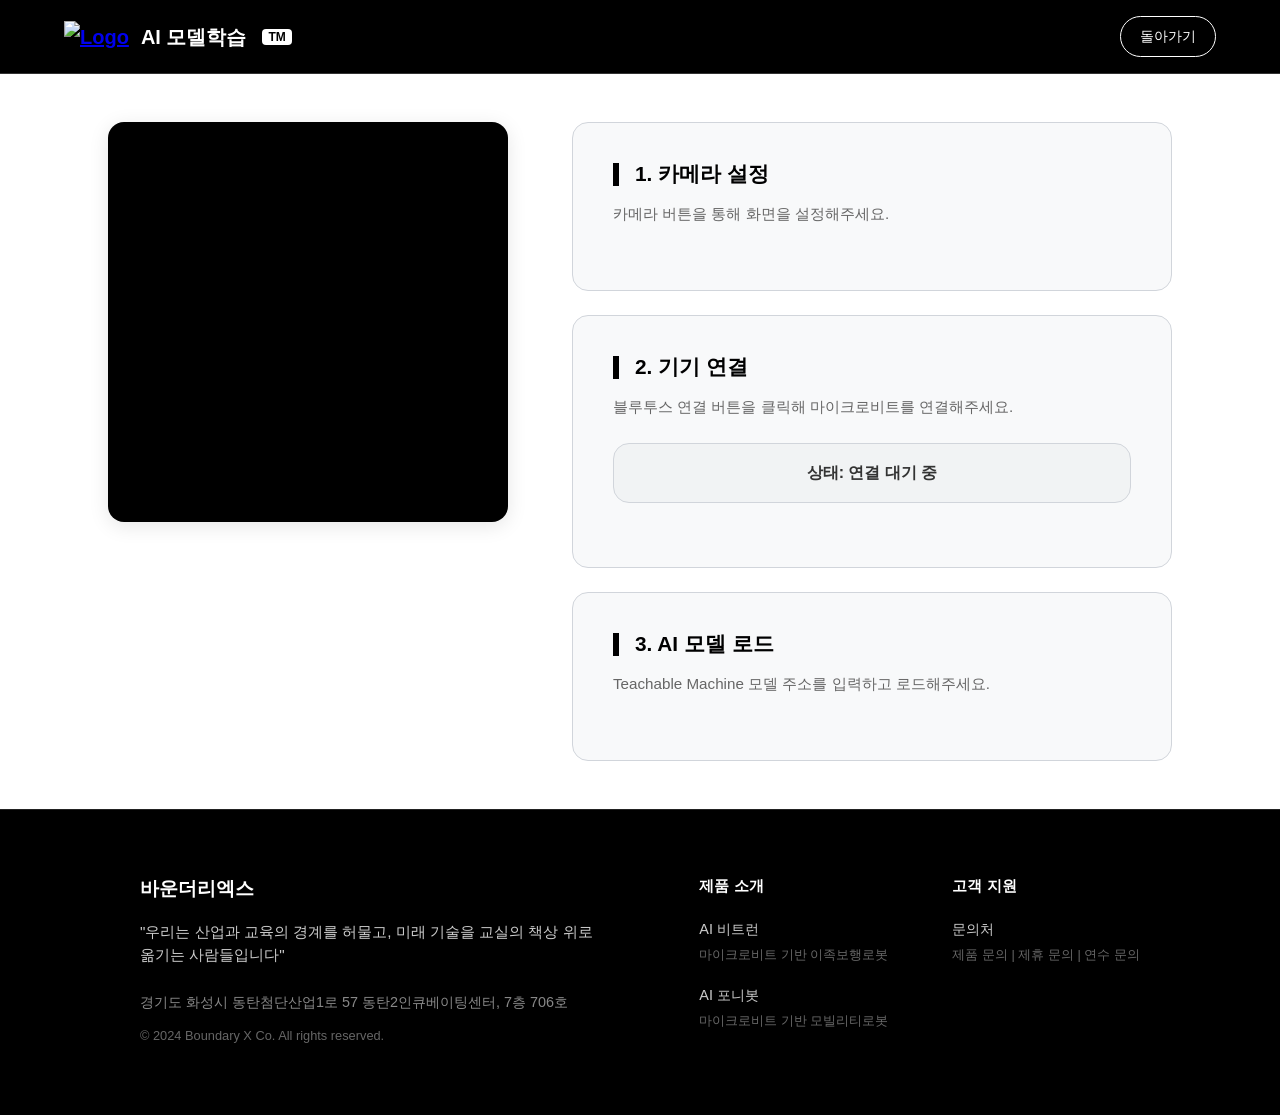
==== index.html @ 731c6a6a "Update index.html" ====
<!DOCTYPE html>
<html lang="ko">
<head>
  <meta charset="UTF-8">
  <meta name="viewport" content="width=device-width, initial-scale=1.0">
  <title>바운더리엑스 AI 모델학습(TM)</title>
  
  <link rel="icon" href="https://raw.githubusercontent.com/boundary-x/ai_teachable_machine/refs/heads/main/Favicon.png"/> 
  
  <script src="https://cdnjs.cloudflare.com/ajax/libs/p5.js/0.9.0/p5.js"></script>
  <script src="https://cdnjs.cloudflare.com/ajax/libs/p5.js/0.9.0/addons/p5.dom.min.js"></script>
  <script src="https://cdnjs.cloudflare.com/ajax/libs/p5.js/0.9.0/addons/p5.sound.min.js"></script>
  <script src="https://unpkg.com/ml5@1.4.0/dist/ml5.min.js"></script>
  
  <link rel="stylesheet" as="style" crossorigin href="https://cdn.jsdelivr.net/gh/orioncactus/pretendard@v1.3.9/dist/web/variable/pretendardvariable.min.css" />
  <link rel="stylesheet" type="text/css" href="style.css">
</head>

<body>
  <header>
    <div class="title">
      <a href="https://boundaryx.io">
        <img src="https://raw.githubusercontent.com/boundary-x/ai_voice_recognition/refs/heads/main/boundaryx_logo.png" alt="Logo">
      </a>
      AI 모델학습
      <span class="tm-badge">TM</span>
    </div>
    <a href="https://boundaryx.io/59" class="back-button">돌아가기</a>
  </header>

  <main>
    <div id="p5-container" class="canvas-container"></div>
    
    <section class="controls">
      
      <div class="control-group">
        <h3>1. 카메라 설정</h3>
        <p>카메라 버튼을 통해 화면을 설정해주세요.</p>
        <div id="camera-control-buttons" class="button-group"></div>
      </div>

      <div class="control-group">
        <h3>2. 기기 연결</h3>
        <p>블루투스 연결 버튼을 클릭해 마이크로비트를 연결해주세요.</p>
        <div id="bluetoothStatus">상태: 연결 대기 중</div>
        <div id="bluetooth-control-buttons" class="button-group" style="margin-top: 1.5rem;"></div>
      </div>

      <div class="control-group">
        <h3>3. AI 모델 로드</h3>
        <p>Teachable Machine 모델 주소를 입력하고 로드해주세요.</p>
        
        <div id="model-select-and-link" class="model-selection"></div>
        
        <div id="model-key-container" class="model-key" style="margin-top: 10px; margin-bottom: 15px;"></div>
        
        <div id="model-action-buttons" class="button-group"></div>
      </div>

    </section>
  </main>

  <footer>
    <div class="footer-container">
      <div class="footer-top">
        <div class="footer-info">
          <h2 class="footer-logo">바운더리엑스</h2>
          <p class="slogan">"우리는 산업과 교육의 경계를 허물고, 미래 기술을 교실의 책상 위로 옮기는 사람들입니다"</p>
          <address>
            <p>경기도 화성시 동탄첨단산업1로 57 동탄2인큐베이팅센터, 7층 706호</p>
            <p class="copyright">© 2024 Boundary X Co. All rights reserved.</p>
          </address>
        </div>

        <div class="footer-links">
          <div class="link-column">
            <h4>제품 소개</h4>
            <ul>
              <li>
                <a href="https://boundaryx.io/shop/?idx=25" target="_blank">AI 비트런</a>
                <span class="link-desc">마이크로비트 기반 이족보행로봇</span>
              </li>
              <li>
                <a href="https://boundaryx.io/shop/?idx=26" target="_blank">AI 포니봇</a>
                <span class="link-desc">마이크로비트 기반 모빌리티로봇</span>
              </li>
            </ul>
          </div>

          <div class="link-column">
            <h4>고객 지원</h4>
            <ul>
              <li>
                <a href="https://boundaryx.io/contact" target="_blank">문의처</a>
                <span class="link-desc">제품 문의 | 제휴 문의 | 연수 문의</span>
              </li>
            </ul>
          </div>
        </div>
      </div>
    </div>
  </footer>

  <script src="sketch.js"></script>
</body>
</html>
---- style.css ----
/* style.css - Boundary X: Teachable Machine Image (Responsive & Sticky) */

:root {
  /* Palette */
  --primary: #000000;       
  --primary-hover: #333333; 
  --accent-grey: #F8F9FA;   
  --border-color: #D1D5DB;  
  
  --bg-color: #FFFFFF;      
  --text-main: #111111;     
  --text-sub: #666666;      
  
  --danger: #EA4335;        
  --success: #137333;       
  
  /* Shapes */
  --radius-pill: 50px;      
  --radius-card: 16px;      
  
  --font-family: 'Pretendard', -apple-system, sans-serif;
}

* {
  margin: 0;
  padding: 0;
  box-sizing: border-box;
  font-family: var(--font-family);
}

body {
  background-color: var(--bg-color);
  color: var(--text-main);
  line-height: 1.6;
  min-height: 100vh;
  display: flex;
  flex-direction: column;
}

/* Header */
header {
  background: #000000;
  border-bottom: 1px solid #333;
  padding: 1rem 5vw;
  display: flex;
  justify-content: space-between;
  align-items: center;
  position: sticky;
  top: 0;
  z-index: 100;
  transition: padding 0.3s ease;
}

.title {
  font-size: 1.25rem;
  font-weight: 700;
  color: #FFFFFF;
  display: flex;
  align-items: center;
  gap: 12px;
  transition: font-size 0.3s ease;
}

.title img {
  height: 28px;
  width: auto;
  transition: height 0.3s ease;
}

/* TM Badge Style */
.tm-badge {
  display: inline-flex;
  align-items: center;
  justify-content: center;
  background-color: #FFFFFF;
  color: #000000;
  font-size: 0.75rem;
  font-weight: 800;
  padding: 2px 6px;
  border-radius: 4px;
  margin-left: 4px;
  line-height: 1;
  vertical-align: middle;
}

.back-button {
  text-decoration: none;
  color: #FFFFFF;
  border: 1px solid #FFFFFF;
  font-size: 0.9rem;
  font-weight: 500;
  padding: 0.5rem 1.2rem;
  border-radius: var(--radius-pill);
  transition: all 0.2s;
}

.back-button:hover {
  background: #FFFFFF;
  color: #000000;
}

/* Main Layout */
main {
  width: 100%;
  max-width: 1200px;
  margin: 0 auto;
  padding: 3rem 1.5rem;
  flex: 1;
  display: flex;
  flex-direction: column;
  align-items: center;
  gap: 2rem;
}

/* Canvas Container (1:1 Square Ratio) */
.canvas-container { 
    width: 100%;
    max-width: 400px;
    aspect-ratio: 1/1; /* 정사각형 비율 고정 */
    border-radius: var(--radius-card);
    overflow: hidden;
    background: #000;
    box-shadow: 0 4px 20px rgba(0,0,0,0.1);
    position: relative;
    flex-shrink: 0;
}

canvas { 
    display: block; 
    width: 100% !important; 
    height: 100% !important; 
    object-fit: cover; 
}

.controls {
  width: 100%;
  max-width: 600px;
  display: flex;
  flex-direction: column;
  gap: 24px;
}

.control-group {
  background: var(--accent-grey);
  padding: 2.5rem;
  border-radius: var(--radius-card);
  border: 1px solid var(--border-color);
}

.control-group h3 {
  background: transparent;
  color: #000000;
  border-left: 6px solid #000000;
  padding-left: 1rem;
  font-size: 1.3rem;
  font-weight: 800; 
  margin-bottom: 1rem;
  line-height: 1.1;
  display: flex;
  align-items: center;
}

.control-group p {
  color: var(--text-sub);
  font-size: 0.95rem;
  margin-bottom: 1.5rem;
}

/* Buttons */
.button-group {
  display: flex;
  gap: 12px;
  flex-wrap: wrap;
}

button {
  cursor: pointer;
  border: none;
  font-size: 0.95rem;
  font-weight: 600;
  padding: 0.9rem 1.5rem;
  border-radius: var(--radius-pill);
  transition: all 0.2s;
  display: inline-flex;
  align-items: center;
  justify-content: center;
  flex: 1;
  min-width: 140px;
}

.start-button {
  background-color: var(--primary);
  color: white;
}
.start-button:hover {
  background-color: var(--primary-hover);
  transform: translateY(-2px);
}

.stop-button {
  background-color: white;
  color: var(--danger);
  border: 1px solid var(--border-color);
}
.stop-button:hover {
  background-color: #FFF5F5;
  border-color: var(--danger);
}

/* Inputs */
input, select {
  width: 100%;
  padding: 0.9rem 1.2rem;
  border: 1px solid var(--border-color);
  border-radius: var(--radius-card);
  font-size: 1rem;
  background: #FFFFFF;
  color: var(--text-main);
  outline: none;
  margin-bottom: 10px;
}

input:focus, select:focus {
  border-color: var(--primary);
  box-shadow: 0 0 0 2px rgba(0,0,0,0.1);
}

/* Status Messages */
#bluetoothStatus, #modelStatus {
  margin-top: 1rem;
  padding: 1rem;
  border-radius: var(--radius-card);
  font-size: 1rem;
  text-align: center;
  font-weight: 700;
  background-color: #F1F3F4;
  color: #333;
  border: 1px solid var(--border-color);
  transition: background-color 0.3s, color 0.3s;
}

.status-connected {
  background-color: #E6F4EA !important;
  color: var(--success) !important;
  border-color: var(--success) !important;
}

.status-error {
  background-color: #FCE8E6 !important;
  color: var(--danger) !important;
  border-color: var(--danger) !important;
}

/* Footer Style */
footer {
  background-color: #000000;
  color: #FFFFFF;
  padding: 4rem 5vw 4rem;
  border-top: 1px solid #222;
  margin-top: auto;
  font-size: 0.9rem;
}

.footer-container {
  max-width: 1000px;
  margin: 0 auto;
  display: flex;
  flex-direction: column;
}

.footer-top {
  display: flex;
  justify-content: space-between;
  flex-wrap: wrap;
  gap: 4rem;
}

.footer-info {
  flex: 1;
  min-width: 280px;
  display: flex;
  flex-direction: column;
}

.footer-logo {
  font-size: 1.2rem;
  font-weight: 700;
  margin-bottom: 1rem;
  color: #FFFFFF;
}

.slogan {
  font-size: 0.95rem;
  color: #CCCCCC;
  font-weight: 400;
  margin-bottom: 1.5rem;
  line-height: 1.5;
  word-break: keep-all;
}

address {
  font-style: normal;
  color: #888;
  line-height: 1.6;
}

.copyright {
  margin-top: 0.8rem;
  font-size: 0.8rem;
  color: #666;
}

.footer-links {
  display: flex;
  gap: 4rem;
  flex-wrap: wrap;
}

.link-column h4 {
  font-size: 0.95rem;
  font-weight: 700;
  color: #FFFFFF;
  margin-bottom: 1.2rem;
}

.link-column ul {
  list-style: none;
  padding: 0;
}

.link-column li {
  margin-bottom: 1.2rem;
  display: flex;
  flex-direction: column;
  gap: 4px;
}

.link-column a {
  text-decoration: none;
  color: #CCCCCC;
  font-weight: 500;
  transition: color 0.2s;
}

.link-column a:hover {
  color: #FFFFFF;
  text-decoration: underline;
  text-underline-offset: 4px;
}

.link-desc {
  font-size: 0.8rem;
  color: #666;
}

/* --- RESPONSIVE LAYOUT SYSTEM --- */

/* 1. PC & Tablet Layout (PC) */
@media (min-width: 768px) {
  main {
    flex-direction: row;       
    align-items: flex-start;   
    justify-content: center;   
    gap: 4rem;                 
  }

  .canvas-container {
    position: sticky; /* 스크롤 내려도 따라오게 */
    top: 2rem;        
    width: 400px;
  }

  .controls {
    flex: 1;          
  }
}

/* 2. Mobile Portrait (세로 모드) */
/* 화면 비율이 세로로 넉넉한 경우에 적용 — 키보드가 올라와도 이 스타일이 유지됨 */
@media (max-width: 767px) and (max-aspect-ratio: 13/9) {
  header { padding: 0.8rem 1rem; }
  .title { font-size: 1rem; }
  .title img { height: 20px; }
  .back-button { font-size: 0.8rem; padding: 0.4rem 0.8rem; }
  
  .footer-top { flex-direction: column; gap: 3rem; }
  .footer-links { gap: 2.5rem; flex-direction: column; }
  
  main { padding: 1rem; gap: 1.5rem; }
  
  /* [Sticky] 세로 모드 플로팅 */
  .canvas-container {
    position: sticky;        
    top: 70px;               /* 헤더 높이만큼 띄움 */
    z-index: 90;             /* 컨트롤보다 위에 표시 */
    margin: 0 auto;          /* 중앙 정렬 */
    margin-bottom: 1rem;
    box-shadow: 0 10px 25px rgba(0, 0, 0, 0.5); /* 띄워진 느낌 강조 */
    border: 1px solid rgba(255, 255, 255, 0.2);
    width: 100%;             /* 너비 꽉 채움 */
    max-width: 100%;
  }

  .control-group { padding: 1.5rem; }
  .button-group { flex-direction: column; }
  button { width: 100%; }

  /* 모델 주소 입력 중에는 카메라 화면을 숨겨서 입력 폼이 가려지지 않게 함 */
  .canvas-container.hide-camera-on-input {
    display: none;
  }
}

/* 3. Mobile Landscape (가로 모드) */
/* 화면 비율이 가로로 뚜렷하게 넓을 때만 적용 — 세로 모드에서 키보드가 올라와
   일시적으로 너비가 높이보다 커지는 경우는 이 기준에 포함되지 않음 */
@media (max-width: 900px) and (min-aspect-ratio: 13/9) {
  header { padding: 0.5rem 1rem; }
  
  main {
    flex-direction: row;      /* 좌우 배치 */
    align-items: flex-start;  /* 상단 정렬 (Sticky 필수 조건) */
    padding: 1rem;
    gap: 1.5rem;
  }

  /* [Sticky] 가로 모드 플로팅 */
  .canvas-container {
    position: sticky;         
    top: 80px;                /* 헤더 높이만큼 띄움 */
    z-index: 90;
    
    width: 45%;               /* 화면 절반 차지 */
    min-width: 300px;         /* 최소 너비 보장 */
    flex-shrink: 0;
    box-shadow: 0 4px 15px rgba(0,0,0,0.2); 
    margin-bottom: 0;
  }
  
  .controls {
    flex: 1;                  
    width: 50%;
  }

  .control-group { padding: 1rem; }
  .button-group { flex-direction: row; } 
  footer { display: none; } /* 가로 모드 공간 확보를 위해 푸터 숨김 */

  /* 모델 주소 입력 중에는 카메라 화면을 숨겨서 입력 폼이 가려지지 않게 함 */
  .canvas-container.hide-camera-on-input {
    display: none;
  }
}
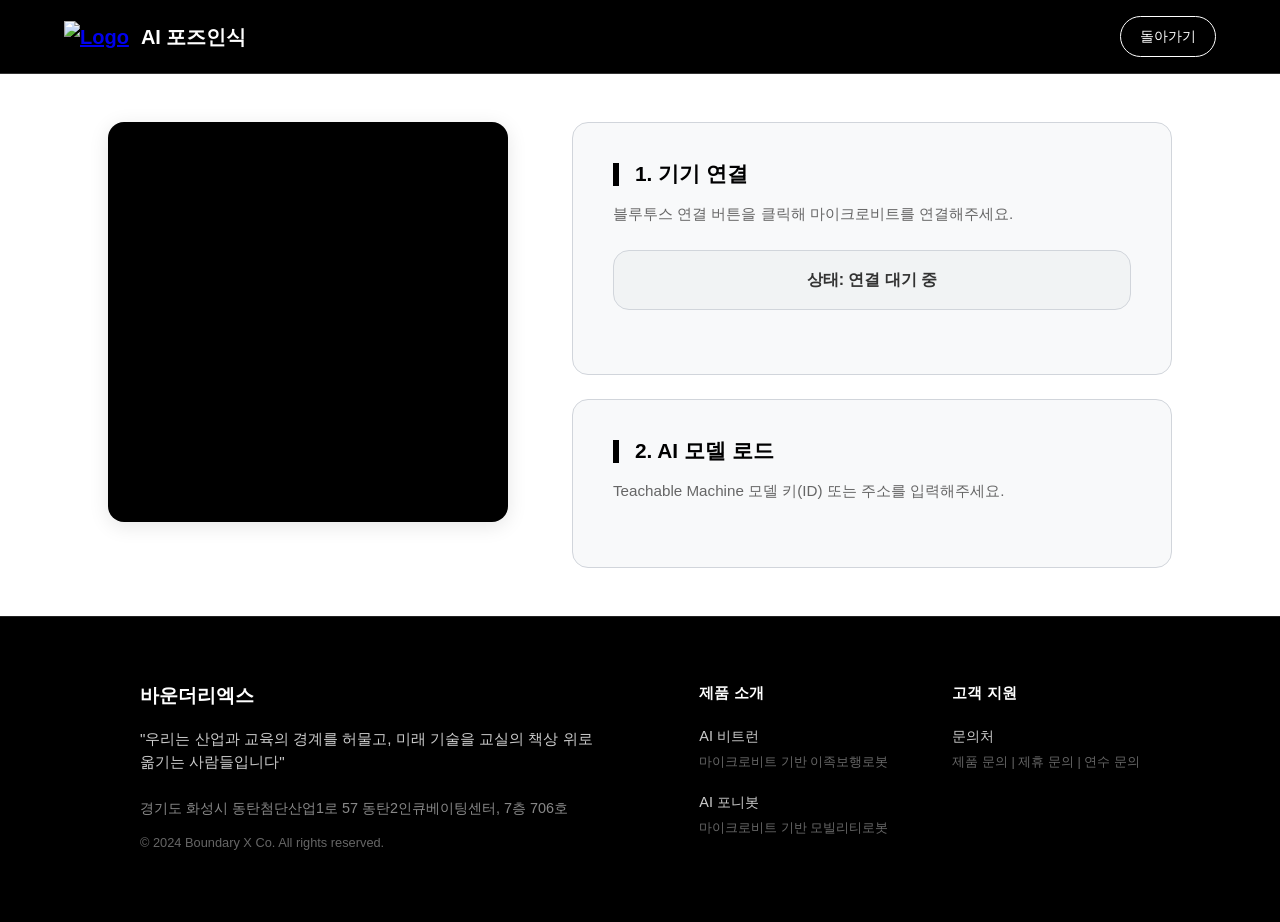
==== commit 4b240dfb: "Update index.html" ====
--- a/index.html
+++ b/index.html
@@ -3,27 +3,30 @@
 <head>
   <meta charset="UTF-8">
   <meta name="viewport" content="width=device-width, initial-scale=1.0">
-  <title>바운더리엑스 AI 모델학습(TM)</title>
+  <title>바운더리엑스 AI 포즈인식</title>
   
   <link rel="icon" href="https://raw.githubusercontent.com/boundary-x/ai_teachable_machine/refs/heads/main/Favicon.png"/> 
   
-  <script src="https://cdnjs.cloudflare.com/ajax/libs/p5.js/0.9.0/p5.js"></script>
-  <script src="https://cdnjs.cloudflare.com/ajax/libs/p5.js/0.9.0/addons/p5.dom.min.js"></script>
-  <script src="https://cdnjs.cloudflare.com/ajax/libs/p5.js/0.9.0/addons/p5.sound.min.js"></script>
-  <script src="https://unpkg.com/ml5@1.4.0/dist/ml5.min.js"></script>
+  <script src="https://cdn.jsdelivr.net/npm/@tensorflow/tfjs@1.3.1/dist/tf.min.js"></script>
+  <script src="https://cdn.jsdelivr.net/npm/@teachablemachine/pose@0.8/dist/teachablemachine-pose.min.js"></script>
+  
+  <script src="https://cdnjs.cloudflare.com/ajax/libs/p5.js/1.1.9/p5.min.js"></script>
+  <script src="https://cdnjs.cloudflare.com/ajax/libs/p5.js/1.1.9/addons/p5.dom.min.js"></script>
   
   <link rel="stylesheet" as="style" crossorigin href="https://cdn.jsdelivr.net/gh/orioncactus/pretendard@v1.3.9/dist/web/variable/pretendardvariable.min.css" />
   <link rel="stylesheet" type="text/css" href="style.css">
 </head>
 
 <body>
+  <!-- 임시 디버깅용 콘솔 (Eruda) - 확인 끝나면 이 스크립트 두 줄만 지우면 됩니다 -->
+  <script src="https://cdn.jsdelivr.net/npm/eruda"></script>
+  <script>eruda.init();</script>
   <header>
     <div class="title">
       <a href="https://boundaryx.io">
         <img src="https://raw.githubusercontent.com/boundary-x/ai_voice_recognition/refs/heads/main/boundaryx_logo.png" alt="Logo">
       </a>
-      AI 모델학습
-      <span class="tm-badge">TM</span>
+      AI 포즈인식
     </div>
     <a href="https://boundaryx.io/59" class="back-button">돌아가기</a>
   </header>
@@ -34,21 +37,15 @@
     <section class="controls">
       
       <div class="control-group">
-        <h3>1. 카메라 설정</h3>
-        <p>카메라 버튼을 통해 화면을 설정해주세요.</p>
-        <div id="camera-control-buttons" class="button-group"></div>
-      </div>
-
-      <div class="control-group">
-        <h3>2. 기기 연결</h3>
+        <h3>1. 기기 연결</h3>
         <p>블루투스 연결 버튼을 클릭해 마이크로비트를 연결해주세요.</p>
         <div id="bluetoothStatus">상태: 연결 대기 중</div>
         <div id="bluetooth-control-buttons" class="button-group" style="margin-top: 1.5rem;"></div>
       </div>
 
       <div class="control-group">
-        <h3>3. AI 모델 로드</h3>
-        <p>Teachable Machine 모델 주소를 입력하고 로드해주세요.</p>
+        <h3>2. AI 모델 로드</h3>
+        <p>Teachable Machine 모델 키(ID) 또는 주소를 입력해주세요.</p>
         
         <div id="model-select-and-link" class="model-selection"></div>
         
--- a/style.css
+++ b/style.css
@@ -195,6 +195,17 @@
 .start-button:hover {
   background-color: var(--primary-hover);
   transform: translateY(-2px);
+}
+
+button:disabled {
+  background-color: #CCCCCC;
+  color: #888888;
+  cursor: not-allowed;
+  transform: none;
+}
+button:disabled:hover {
+  background-color: #CCCCCC;
+  transform: none;
 }
 
 .stop-button {
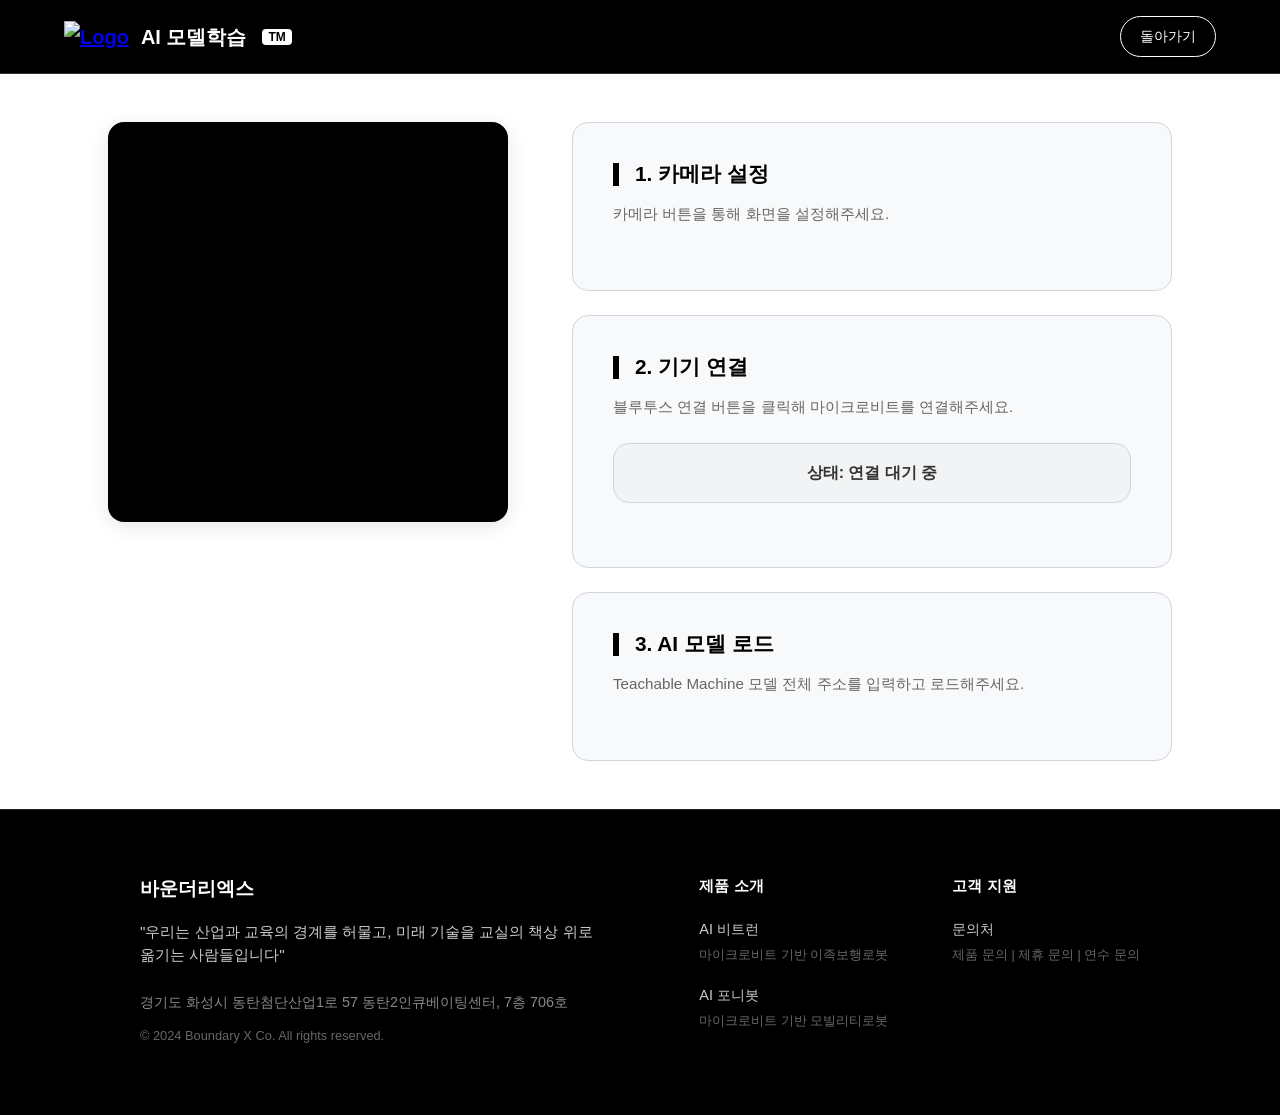
==== commit 227a09ec: "Update index.html" ====
--- a/index.html
+++ b/index.html
@@ -3,30 +3,27 @@
 <head>
   <meta charset="UTF-8">
   <meta name="viewport" content="width=device-width, initial-scale=1.0">
-  <title>바운더리엑스 AI 포즈인식</title>
+  <title>바운더리엑스 AI 모델학습(TM)</title>
   
   <link rel="icon" href="https://raw.githubusercontent.com/boundary-x/ai_teachable_machine/refs/heads/main/Favicon.png"/> 
   
-  <script src="https://cdn.jsdelivr.net/npm/@tensorflow/tfjs@1.3.1/dist/tf.min.js"></script>
-  <script src="https://cdn.jsdelivr.net/npm/@teachablemachine/pose@0.8/dist/teachablemachine-pose.min.js"></script>
-  
-  <script src="https://cdnjs.cloudflare.com/ajax/libs/p5.js/1.1.9/p5.min.js"></script>
-  <script src="https://cdnjs.cloudflare.com/ajax/libs/p5.js/1.1.9/addons/p5.dom.min.js"></script>
+  <script src="https://cdnjs.cloudflare.com/ajax/libs/p5.js/0.9.0/p5.js"></script>
+  <script src="https://cdnjs.cloudflare.com/ajax/libs/p5.js/0.9.0/addons/p5.dom.min.js"></script>
+  <script src="https://cdnjs.cloudflare.com/ajax/libs/p5.js/0.9.0/addons/p5.sound.min.js"></script>
+  <script src="https://unpkg.com/ml5@1.4.0/dist/ml5.min.js"></script>
   
   <link rel="stylesheet" as="style" crossorigin href="https://cdn.jsdelivr.net/gh/orioncactus/pretendard@v1.3.9/dist/web/variable/pretendardvariable.min.css" />
   <link rel="stylesheet" type="text/css" href="style.css">
 </head>
 
 <body>
-  <!-- 임시 디버깅용 콘솔 (Eruda) - 확인 끝나면 이 스크립트 두 줄만 지우면 됩니다 -->
-  <script src="https://cdn.jsdelivr.net/npm/eruda"></script>
-  <script>eruda.init();</script>
   <header>
     <div class="title">
       <a href="https://boundaryx.io">
         <img src="https://raw.githubusercontent.com/boundary-x/ai_voice_recognition/refs/heads/main/boundaryx_logo.png" alt="Logo">
       </a>
-      AI 포즈인식
+      AI 모델학습
+      <span class="tm-badge">TM</span>
     </div>
     <a href="https://boundaryx.io/59" class="back-button">돌아가기</a>
   </header>
@@ -37,15 +34,21 @@
     <section class="controls">
       
       <div class="control-group">
-        <h3>1. 기기 연결</h3>
+        <h3>1. 카메라 설정</h3>
+        <p>카메라 버튼을 통해 화면을 설정해주세요.</p>
+        <div id="camera-control-buttons" class="button-group"></div>
+      </div>
+
+      <div class="control-group">
+        <h3>2. 기기 연결</h3>
         <p>블루투스 연결 버튼을 클릭해 마이크로비트를 연결해주세요.</p>
         <div id="bluetoothStatus">상태: 연결 대기 중</div>
         <div id="bluetooth-control-buttons" class="button-group" style="margin-top: 1.5rem;"></div>
       </div>
 
       <div class="control-group">
-        <h3>2. AI 모델 로드</h3>
-        <p>Teachable Machine 모델 키(ID) 또는 주소를 입력해주세요.</p>
+        <h3>3. AI 모델 로드</h3>
+        <p>Teachable Machine 모델 전체 주소를 입력하고 로드해주세요.</p>
         
         <div id="model-select-and-link" class="model-selection"></div>
         
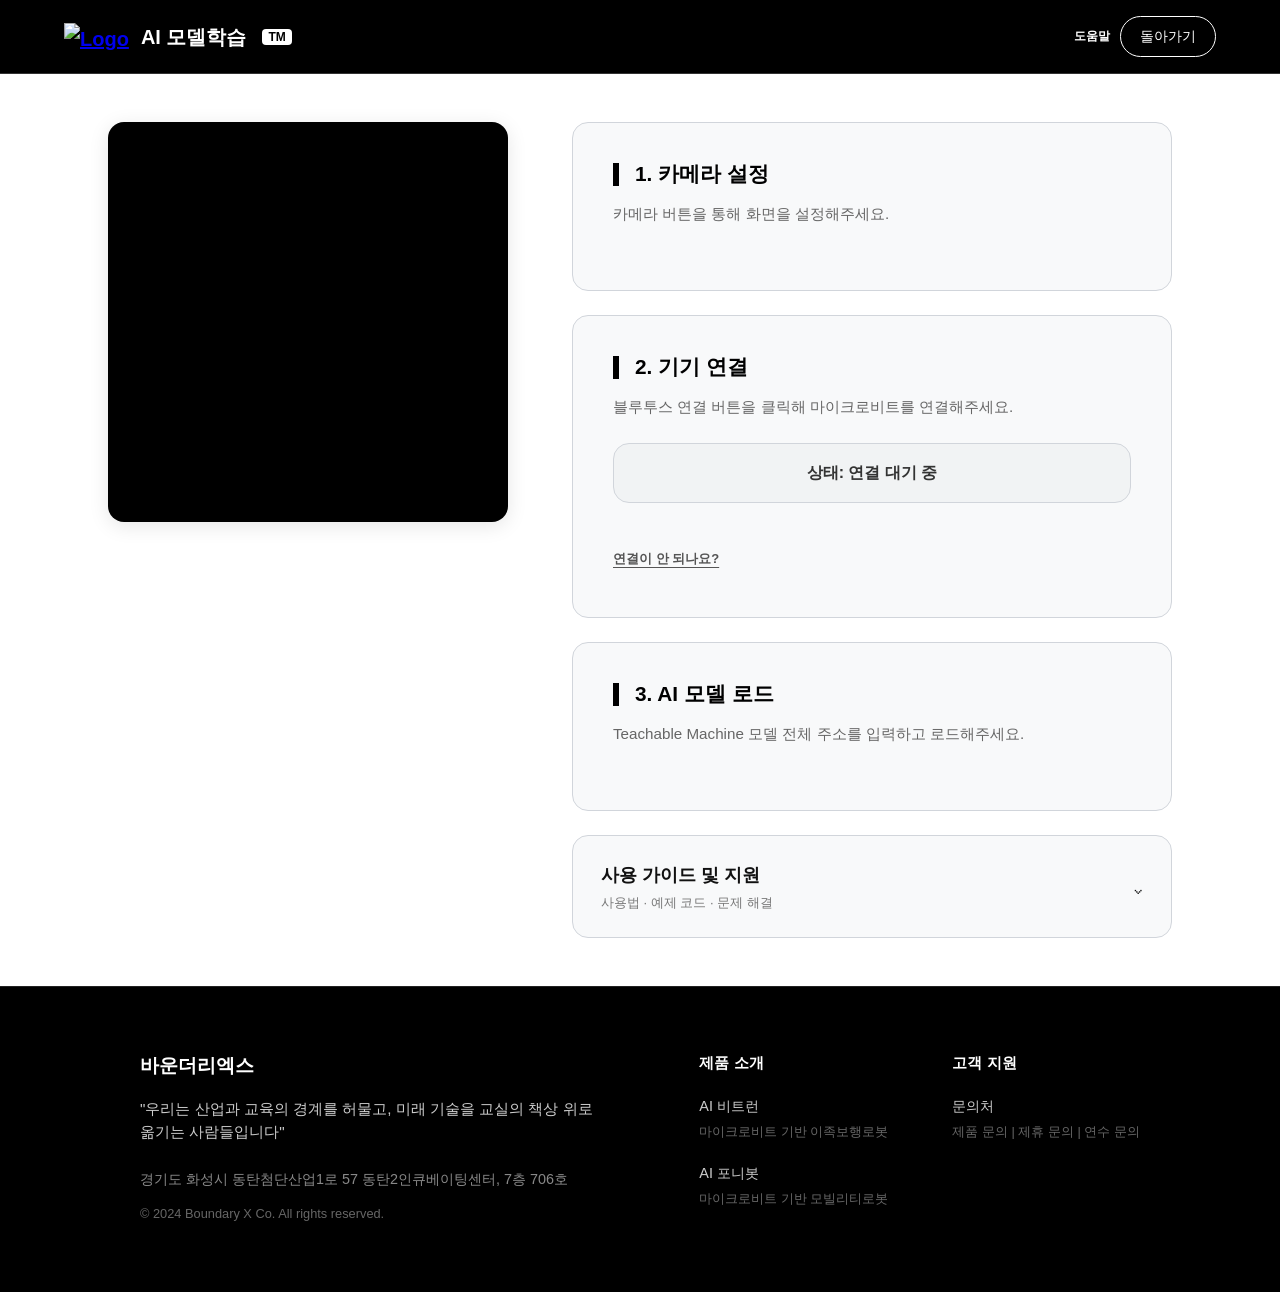
==== commit 4d869088: "Add image model walkthrough, teaching materials and support" ====
--- a/index.html
+++ b/index.html
@@ -1,106 +1,110 @@
-<!DOCTYPE html>
-<html lang="ko">
-<head>
-  <meta charset="UTF-8">
-  <meta name="viewport" content="width=device-width, initial-scale=1.0">
-  <title>바운더리엑스 AI 모델학습(TM)</title>
-  
-  <link rel="icon" href="https://raw.githubusercontent.com/boundary-x/ai_teachable_machine/refs/heads/main/Favicon.png"/> 
-  
-  <script src="https://cdnjs.cloudflare.com/ajax/libs/p5.js/0.9.0/p5.js"></script>
-  <script src="https://cdnjs.cloudflare.com/ajax/libs/p5.js/0.9.0/addons/p5.dom.min.js"></script>
-  <script src="https://cdnjs.cloudflare.com/ajax/libs/p5.js/0.9.0/addons/p5.sound.min.js"></script>
-  <script src="https://unpkg.com/ml5@1.4.0/dist/ml5.min.js"></script>
-  
-  <link rel="stylesheet" as="style" crossorigin href="https://cdn.jsdelivr.net/gh/orioncactus/pretendard@v1.3.9/dist/web/variable/pretendardvariable.min.css" />
-  <link rel="stylesheet" type="text/css" href="style.css">
-</head>
-
-<body>
-  <header>
-    <div class="title">
-      <a href="https://boundaryx.io">
-        <img src="https://raw.githubusercontent.com/boundary-x/ai_voice_recognition/refs/heads/main/boundaryx_logo.png" alt="Logo">
-      </a>
-      AI 모델학습
-      <span class="tm-badge">TM</span>
-    </div>
-    <a href="https://boundaryx.io/59" class="back-button">돌아가기</a>
-  </header>
-
-  <main>
-    <div id="p5-container" class="canvas-container"></div>
-    
-    <section class="controls">
-      
-      <div class="control-group">
-        <h3>1. 카메라 설정</h3>
-        <p>카메라 버튼을 통해 화면을 설정해주세요.</p>
-        <div id="camera-control-buttons" class="button-group"></div>
-      </div>
-
-      <div class="control-group">
-        <h3>2. 기기 연결</h3>
-        <p>블루투스 연결 버튼을 클릭해 마이크로비트를 연결해주세요.</p>
-        <div id="bluetoothStatus">상태: 연결 대기 중</div>
-        <div id="bluetooth-control-buttons" class="button-group" style="margin-top: 1.5rem;"></div>
-      </div>
-
-      <div class="control-group">
-        <h3>3. AI 모델 로드</h3>
-        <p>Teachable Machine 모델 전체 주소를 입력하고 로드해주세요.</p>
-        
-        <div id="model-select-and-link" class="model-selection"></div>
-        
-        <div id="model-key-container" class="model-key" style="margin-top: 10px; margin-bottom: 15px;"></div>
-        
-        <div id="model-action-buttons" class="button-group"></div>
-      </div>
-
-    </section>
-  </main>
-
-  <footer>
-    <div class="footer-container">
-      <div class="footer-top">
-        <div class="footer-info">
-          <h2 class="footer-logo">바운더리엑스</h2>
-          <p class="slogan">"우리는 산업과 교육의 경계를 허물고, 미래 기술을 교실의 책상 위로 옮기는 사람들입니다"</p>
-          <address>
-            <p>경기도 화성시 동탄첨단산업1로 57 동탄2인큐베이팅센터, 7층 706호</p>
-            <p class="copyright">© 2024 Boundary X Co. All rights reserved.</p>
-          </address>
-        </div>
-
-        <div class="footer-links">
-          <div class="link-column">
-            <h4>제품 소개</h4>
-            <ul>
-              <li>
-                <a href="https://boundaryx.io/shop/?idx=25" target="_blank">AI 비트런</a>
-                <span class="link-desc">마이크로비트 기반 이족보행로봇</span>
-              </li>
-              <li>
-                <a href="https://boundaryx.io/shop/?idx=26" target="_blank">AI 포니봇</a>
-                <span class="link-desc">마이크로비트 기반 모빌리티로봇</span>
-              </li>
-            </ul>
-          </div>
-
-          <div class="link-column">
-            <h4>고객 지원</h4>
-            <ul>
-              <li>
-                <a href="https://boundaryx.io/contact" target="_blank">문의처</a>
-                <span class="link-desc">제품 문의 | 제휴 문의 | 연수 문의</span>
-              </li>
-            </ul>
-          </div>
-        </div>
-      </div>
-    </div>
-  </footer>
-
-  <script src="sketch.js"></script>
-</body>
-</html>
+<!DOCTYPE html>
+<html lang="ko">
+<head>
+  <meta charset="UTF-8">
+  <meta name="viewport" content="width=device-width, initial-scale=1.0">
+  <title>바운더리엑스 AI 모델학습(TM)</title>
+  
+  <link rel="icon" href="https://raw.githubusercontent.com/boundary-x/ai_teachable_machine/refs/heads/main/Favicon.png"/> 
+  
+  <script src="https://cdnjs.cloudflare.com/ajax/libs/p5.js/0.9.0/p5.js"></script>
+  <script src="https://cdnjs.cloudflare.com/ajax/libs/p5.js/0.9.0/addons/p5.dom.min.js"></script>
+  <script src="https://cdnjs.cloudflare.com/ajax/libs/p5.js/0.9.0/addons/p5.sound.min.js"></script>
+  <script src="https://unpkg.com/ml5@1.4.0/dist/ml5.min.js"></script>
+  
+  <link rel="stylesheet" as="style" crossorigin href="https://cdn.jsdelivr.net/gh/orioncactus/pretendard@v1.3.9/dist/web/variable/pretendardvariable.min.css" />
+  <link rel="stylesheet" type="text/css" href="style.css">
+  <link rel="stylesheet" href="support.css?v=1">
+</head>
+
+<body>
+  <header>
+    <div class="title">
+      <a href="https://boundaryx.io">
+        <img src="https://raw.githubusercontent.com/boundary-x/ai_voice_recognition/refs/heads/main/boundaryx_logo.png" alt="Logo">
+      </a>
+      AI 모델학습
+      <span class="tm-badge">TM</span>
+    </div>
+    <div class="header-actions"><button type="button" class="help-button" data-help="">도움말</button><a href="https://boundaryx.io/59" class="back-button">돌아가기</a></div>
+  </header>
+
+  <main>
+    <div id="p5-container" class="canvas-container"></div>
+    
+    <section class="controls">
+      
+      <div class="control-group">
+        <h3>1. 카메라 설정</h3>
+        <p>카메라 버튼을 통해 화면을 설정해주세요.</p>
+        <div id="camera-control-buttons" class="button-group"></div>
+      </div>
+
+      <div class="control-group">
+        <h3>2. 기기 연결</h3>
+        <p>블루투스 연결 버튼을 클릭해 마이크로비트를 연결해주세요.</p>
+        <div id="bluetoothStatus">상태: 연결 대기 중</div>
+        <div id="bluetooth-control-buttons" class="button-group" style="margin-top: 1.5rem;"></div><div class="support-inline"><button type="button" data-help="help-connection">연결이 안 되나요?</button></div>
+      </div>
+
+      <div class="control-group">
+        <h3>3. AI 모델 로드</h3>
+        <p>Teachable Machine 모델 전체 주소를 입력하고 로드해주세요.</p>
+        
+        <div id="model-select-and-link" class="model-selection"></div>
+        
+        <div id="model-key-container" class="model-key" style="margin-top: 10px; margin-bottom: 15px;"></div>
+        
+        <div id="model-action-buttons" class="button-group"></div>
+      </div>
+
+      <details id="support-card" class="control-group"></details>
+    </section>
+  </main>
+
+  <footer>
+    <div class="footer-container">
+      <div class="footer-top">
+        <div class="footer-info">
+          <h2 class="footer-logo">바운더리엑스</h2>
+          <p class="slogan">"우리는 산업과 교육의 경계를 허물고, 미래 기술을 교실의 책상 위로 옮기는 사람들입니다"</p>
+          <address>
+            <p>경기도 화성시 동탄첨단산업1로 57 동탄2인큐베이팅센터, 7층 706호</p>
+            <p class="copyright">© 2024 Boundary X Co. All rights reserved.</p>
+          </address>
+        </div>
+
+        <div class="footer-links">
+          <div class="link-column">
+            <h4>제품 소개</h4>
+            <ul>
+              <li>
+                <a href="https://boundaryx.io/shop/?idx=25" target="_blank">AI 비트런</a>
+                <span class="link-desc">마이크로비트 기반 이족보행로봇</span>
+              </li>
+              <li>
+                <a href="https://boundaryx.io/shop/?idx=26" target="_blank">AI 포니봇</a>
+                <span class="link-desc">마이크로비트 기반 모빌리티로봇</span>
+              </li>
+            </ul>
+          </div>
+
+          <div class="link-column">
+            <h4>고객 지원</h4>
+            <ul>
+              <li>
+                <a href="https://boundaryx.io/contact" target="_blank">문의처</a>
+                <span class="link-desc">제품 문의 | 제휴 문의 | 연수 문의</span>
+              </li>
+            </ul>
+          </div>
+        </div>
+      </div>
+    </div>
+  </footer>
+
+  <script src="sketch.js"></script>
+  <script src="support.js?v=1"></script>
+</body>
+</html>
+
--- a/support.css
+++ b/support.css
@@ -0,0 +1,83 @@
+/* Support UI shares the app's monochrome controls without global button overrides. */
+.header-actions { display:flex; align-items:center; gap:8px; flex-shrink:0; }
+.header-actions .help-button { border:0; background:transparent; color:#fff; padding:6px 2px; font-size:12px; width:auto !important; min-width:0; min-height:36px; flex:none !important; white-space:nowrap; }
+.support-inline { margin-top:14px; display:flex; align-items:center; flex-wrap:wrap; gap:8px 16px; }
+.support-inline a, .support-inline button { font-size:13px; color:#555; text-underline-offset:4px; }
+.support-inline button { background:transparent; border:0; text-decoration:underline; padding:0; width:auto !important; min-width:0; min-height:36px; flex:none !important; }
+#support-card { padding:0; overflow:hidden; }
+#support-card > summary { display:flex; align-items:center; justify-content:space-between; gap:12px; padding:24px 28px; cursor:pointer; list-style:none; }
+#support-card > summary strong { display:block; font-size:1.15rem; color:#111; }
+#support-card > summary small { display:block; font-size:13px; color:#777; margin-top:3px; }
+summary::-webkit-details-marker { display:none; }
+.support-chevron { font-size:22px; transition:transform .15s; }
+#support-card[open] > summary .support-chevron { transform:rotate(180deg); }
+#support-card[open] > summary { border-bottom:1px solid #e5e7eb; }
+.support-content { padding:24px 28px; }
+#support-card p { font-size:14px; line-height:1.7; margin:0 0 16px; }
+.support-actions { display:grid; gap:10px; }
+.support-actions > button, .support-actions > a { width:100% !important; min-width:0; padding:12px 16px; min-height:46px; border-radius:10px; font-size:14px; font-weight:600; display:flex; justify-content:space-between; align-items:center; text-decoration:none; border:1px solid #d1d5db; }
+.support-actions .support-primary { background:#111; color:white; border-color:#111; }
+.support-actions .support-link { background:white; color:#111; }
+#support-card .support-caption { font-size:12px; color:#777; }
+.support-section { border-top:1px solid #ddd; }
+.support-section > summary, .support-faq details > summary { cursor:pointer; padding:16px 0; font-weight:600; font-size:14px; list-style:none; display:flex; gap:12px; align-items:center; }
+.support-section > summary::before, .support-faq details > summary::before { content:'+'; color:#777; flex-shrink:0; font-weight:400; }
+.support-section[open] > summary::before, .support-faq details[open] > summary::before { content:'−'; }
+.support-meta { font-size:11px; color:#888; font-weight:400; margin-left:auto; white-space:nowrap; }
+.support-answer { padding:0 0 18px 22px; color:#555; font-size:14px; }
+.support-answer ol, .support-answer ul { padding-left:18px; margin-bottom:12px; }
+.support-answer li { margin-bottom:8px; }
+.support-answer a { color:#222; text-underline-offset:4px; }
+#support-card .support-release { color:#111; font-weight:600; margin-bottom:8px; }
+.support-faq { padding-left:0; }
+.support-faq details { background:#fff; border:1px solid #e4e4e4; border-radius:8px; margin-bottom:8px; padding:0 12px; }
+.support-faq details > summary { font-size:13px; line-height:1.5; }
+#support-card .support-faq p { font-size:13px; margin-bottom:12px; }
+.support-original { display:inline-block; font-size:12px; color:#666; margin-top:14px; text-underline-offset:4px; }
+summary:focus-visible { outline:3px solid #3778d4; outline-offset:-3px; }
+#support-card, .support-faq details { scroll-margin-top:90px; }
+body.guide-active .canvas-container { position:relative !important; top:auto !important; z-index:auto !important; }
+body.guide-active::after { content:''; height:60vh; flex-shrink:0; }
+#guide-dialog { position:fixed; inset:0; width:100%; height:100%; max-width:none; max-height:none; margin:0; padding:0; border:0; background:transparent; overflow:hidden; color:#111; }
+#guide-dialog::backdrop { background:transparent; }
+#guide-spotlight { position:fixed; border:2px solid #fff; border-radius:12px; box-shadow:0 0 0 9999px rgba(0,0,0,.64); pointer-events:none; }
+#guide-dialog:has(#guide-spotlight[hidden]) { background:rgba(0,0,0,.64); }
+#guide-panel { position:fixed; background:white; border:1px solid #e5e7eb; border-radius:16px; box-shadow:0 12px 48px #0003; padding:20px; max-height:calc(100dvh - 24px); overflow:auto; }
+.guide-topline { display:flex; align-items:center; justify-content:space-between; gap:12px; margin-bottom:10px; }
+#guide-progress { font-size:12px; color:#777; }
+#guide-panel button { flex:none !important; width:auto !important; min-width:0; min-height:40px; padding:8px 16px; font-size:13px; border-radius:50px; cursor:pointer; }
+#guide-panel #guide-close { color:#555; background:none; border:0; padding:4px 0 4px 12px; min-height:32px; }
+#guide-title { font-size:20px; line-height:1.35; margin:0 0 10px; }
+#guide-description { font-size:14px; line-height:1.65; color:#444; margin-bottom:12px; }
+.guide-caption { color:#888; font-size:11px; margin-bottom:16px; }
+.guide-navigation { display:flex; justify-content:space-between; gap:10px; }
+#guide-prev { background:white; color:#555; border:1px solid #ddd; }
+#guide-next { background:#111; color:white; border:1px solid #111; }
+@media(max-width:767px) {
+  .header-actions { gap:6px; }
+  .header-actions .help-button { font-size:11px; }
+  #support-card > summary, .support-content { padding:20px 16px; }
+  .support-meta { display:none; }
+}
+@media(max-width:359px) { .header-actions .back-button { font-size:11px; padding-inline:7px; } }
+@media(max-height:500px) { #guide-panel { padding:14px; } #guide-title { font-size:18px; } #guide-description { font-size:13px; } .guide-caption { margin-bottom:10px; } }
+@media(prefers-reduced-motion:reduce) { .support-chevron { transition:none; } }
+
+.support-actions { margin-bottom:20px; }
+.example-code { padding:4px 0 12px; }
+.example-code a { display:inline-block; font-weight:600; font-size:14px; padding:8px 0; }
+#support-card .example-code p { font-size:13px; margin:0; }
+.guide-chapters { display:flex; gap:5px; margin-bottom:14px; flex-wrap:wrap; }
+#guide-panel .guide-chapters button { font-size:11px; padding:6px 8px; min-height:32px; border:1px solid #ddd; background:#fff; color:#666; }
+#guide-panel .guide-chapters button[aria-pressed="true"] { background:#111; color:#fff; border-color:#111; }
+#guide-panel #guide-skip-device { color:#555; border:0; border-radius:0; background:none; padding:0 0 10px; font-size:12px; text-decoration:underline; text-underline-offset:3px; }
+#guide-skip-device[hidden] { display:none; }
+@media(max-height:500px) { .guide-chapters { margin-bottom:8px; } .guide-topline { margin-bottom:4px; } #guide-description { margin-bottom:8px; } }
+
+#class-list:empty::before { content:"ID를 추가하면 학습 버튼이 표시됩니다."; display:block; padding:12px 0; color:#666; font-size:13px; }
+
+.controls { min-width:0; } .title { min-width:0; white-space:nowrap; } header { gap:8px; } .title > a { display:flex; min-width:0; } .footer-info { min-width:0; }
+@media(max-width:767px) { .title img { max-width:80px; object-fit:contain; } .title { font-size:.8rem; gap:5px; } }
+@media(max-width:359px) { .title img { max-width:60px; } }
+
+@media(max-width:480px){.title{font-size:11px;gap:4px}.title img{max-width:60px}.header-actions{gap:4px}.header-actions .back-button{padding:6px 8px}}
